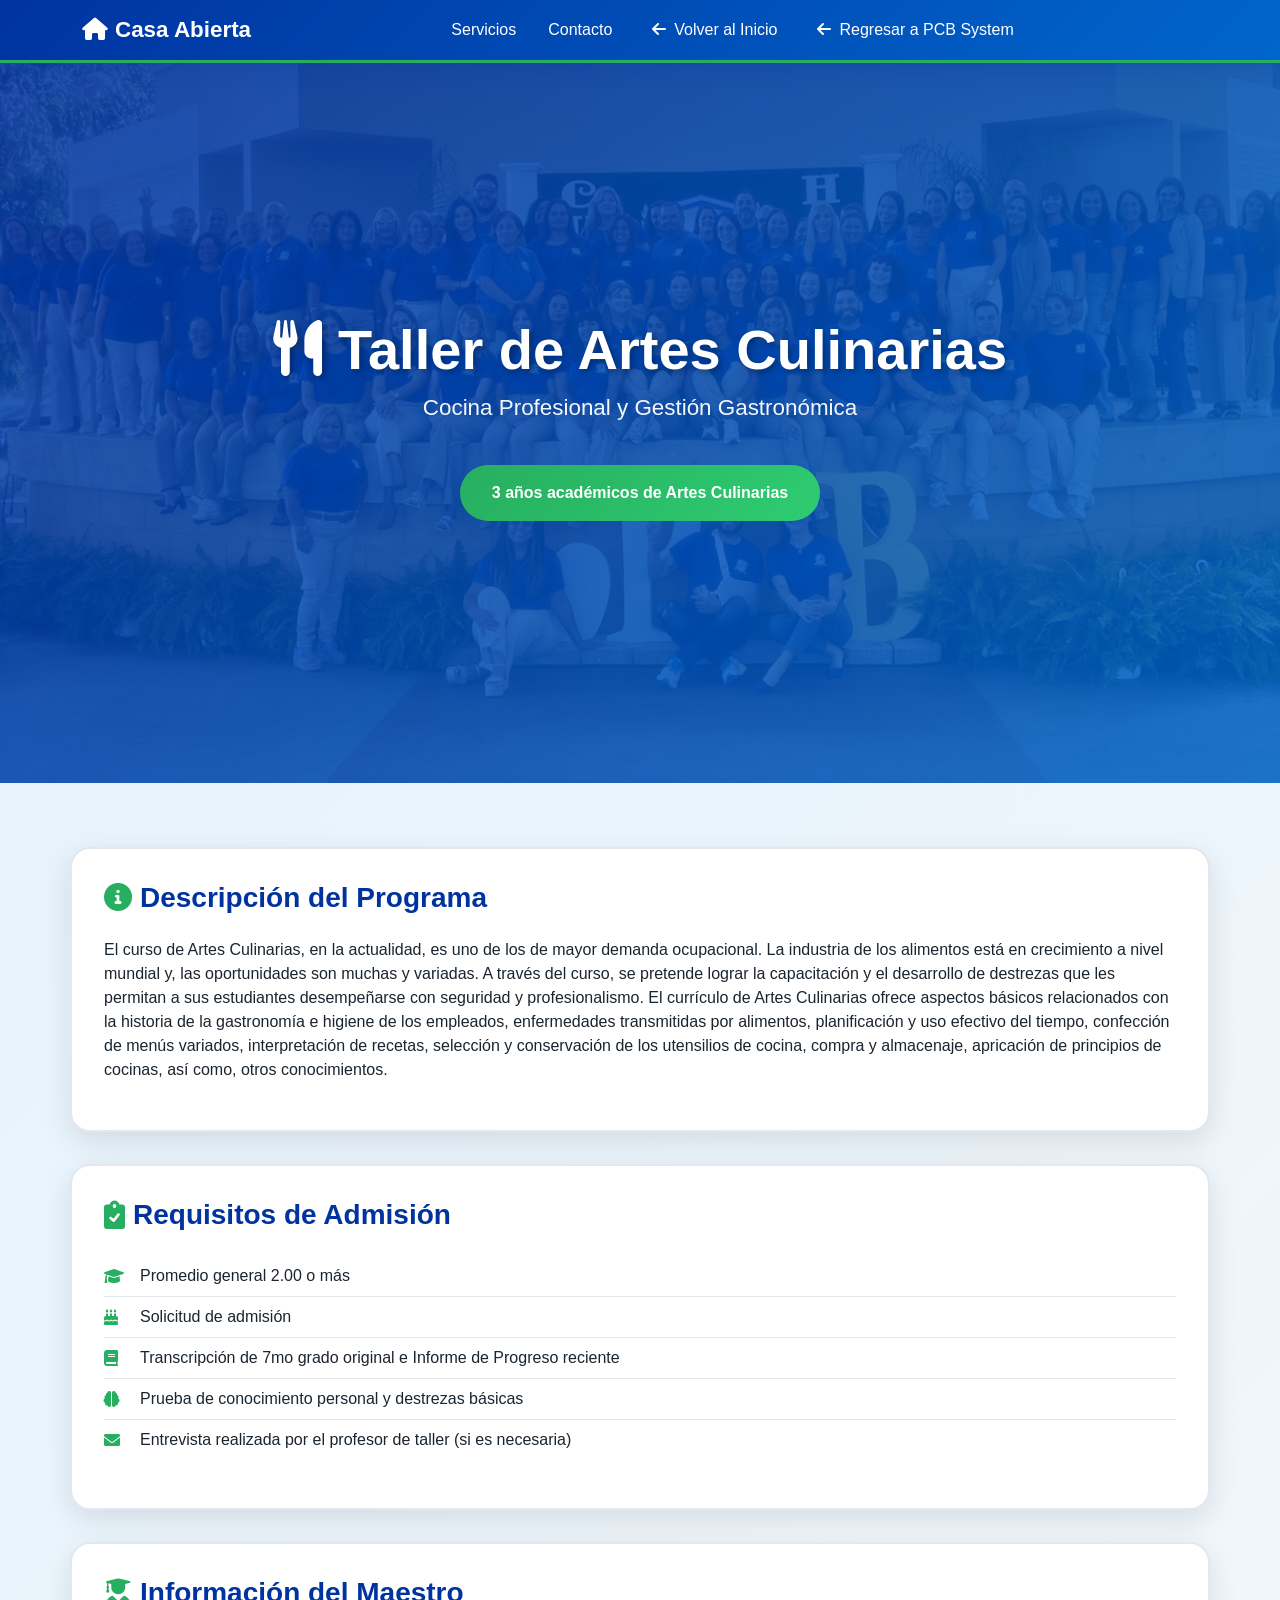
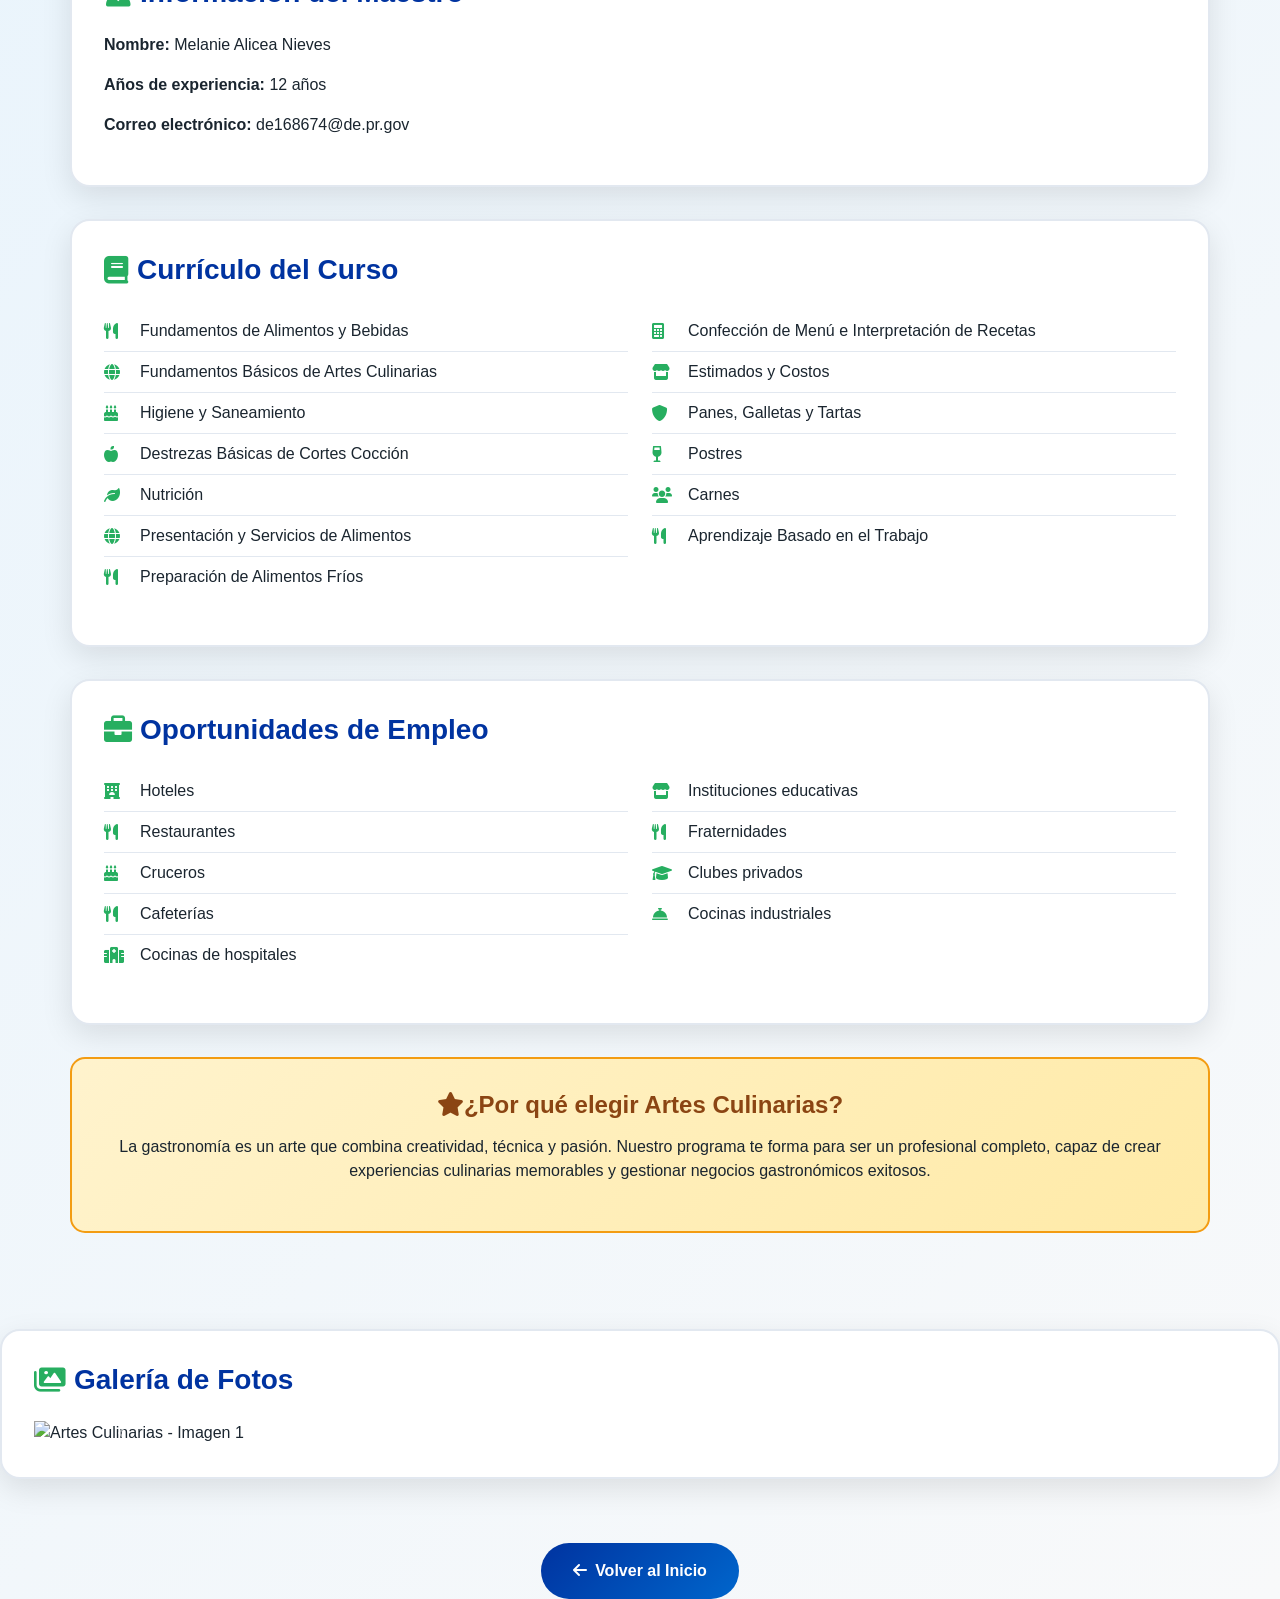
==== artes-culinarias.html @ 32d9ae90 "Add files via upload" ====
<!DOCTYPE html>
<html lang="es">
<head>
  <meta charset="UTF-8">
  <meta name="viewport" content="width=device-width, initial-scale=1">
  <title>Artes Culinarias - Casa Abierta</title>
  <link href="https://cdn.jsdelivr.net/npm/bootstrap@5.3.0/dist/css/bootstrap.min.css" rel="stylesheet">
  <link href="https://cdnjs.cloudflare.com/ajax/libs/font-awesome/6.0.0/css/all.min.css" rel="stylesheet">
  <link href="styles.css" rel="stylesheet">
</head>
<body>
  <!-- Navbar -->
  <nav class="navbar navbar-expand-lg navbar-dark">
    <div class="container">
      <a class="navbar-brand" href="index.html">
        <i class="fas fa-home me-2"></i>Casa Abierta
      </a>
      <button class="navbar-toggler" type="button" data-bs-toggle="collapse" data-bs-target="#navbarNav">
        <span class="navbar-toggler-icon"></span>
      </button>
      <div class="collapse navbar-collapse" id="navbarNav">
        <ul class="navbar-nav ms-auto">
          
          <li class="nav-item">
            <a class="nav-link" href="index.html#servicios">Servicios</a>
          </li>
          <li class="nav-item">
            <a class="nav-link" href="index.html#contacto">Contacto</a>
          </li>
          <li class="nav-item">
            <a class="nav-link btn btn-primary text-white ms-2" href="index.html"><i class="fas fa-arrow-left me-2"></i>Volver al Inicio</a>
                   <li class="nav-item">
            <a class="nav-link btn btn-primary text-white ms-2" href="https://pcbsystempr-cyber.github.io/pcbsystem/index.html"><i class="fas fa-arrow-left me-2"></i>Regresar a PCB System</a>
          </li>
          </li>
        </ul>
      </div>
    </div>
  </nav>

  <!-- Hero Section -->
  <section class="hero">
    <div class="container">
      <h1><i class="fas fa-utensils me-3"></i>Taller de Artes Culinarias</h1>
      <p class="lead">Cocina Profesional y Gestión Gastronómica</p>
      <button class="btn btn-outline-primary">3 años académicos de Artes Culinarias</button>
    </div>
  </section>

  <!-- Content -->
  <div class="container content-section">
    <!-- Descripción -->
    <div class="info-card">
      <h3><i class="fas fa-info-circle"></i>Descripción del Programa</h3>
      <p>El curso de Artes Culinarias, en la actualidad, es uno de los de mayor demanda ocupacional. La industria de los alimentos está en crecimiento a nivel mundial y, las oportunidades son muchas y variadas. A través del curso, se pretende lograr la capacitación y el desarrollo de destrezas que les permitan a sus estudiantes desempeñarse con seguridad y profesionalismo. El currículo de Artes Culinarias ofrece aspectos básicos relacionados con la historia de la gastronomía e higiene de los empleados, enfermedades transmitidas por alimentos, planificación y uso efectivo del tiempo, confección de menús variados, interpretación  de recetas, selección y conservación de los utensilios de cocina, compra y almacenaje, apricación de principios de cocinas, así como, otros conocimientos.
    </div>
    
    <!-- Requisitos -->
    
    <div class="info-card">
      <h3><i class="fas fa-clipboard-check"></i>Requisitos de Admisión</h3>
      <ul class="feature-list">
        <li><i class="fas fa-graduation-cap"></i>Promedio general 2.00 o más</li>
        <li><i class="fas fa-birthday-cake"></i>Solicitud de admisión</li>
        <li><i class="fas fa-book"></i>Transcripción de 7mo grado original e Informe de Progreso reciente</li>
        <li><i class="fas fa-brain"></i>Prueba de conocimiento personal y destrezas básicas</li>
        <li><i class="fas fa-envelope"></i>Entrevista realizada por el profesor de taller (si es necesaria)</li>
      </ul>
    </div>

    <!-- Información del Maestro -->
    <div class="info-card">
      <h3><i class="fas fa-user-graduate"></i>Información del Maestro</h3>
      <p><strong>Nombre:</strong> Melanie Alicea Nieves</p>
      <p><strong>Años de experiencia:</strong> 12 años</p>
      <p><strong>Correo electrónico:</strong> de168674@de.pr.gov</p>
    </div>

    <!-- Cursos Principales -->
    <div class="info-card">
      <h3><i class="fas fa-book"></i>Currículo del Curso</h3>
      <div class="row">
        <div class="col-md-6">
          <ul class="feature-list">
            <li><i class="fas fa-utensils"></i>Fundamentos de Alimentos y Bebidas</li>
            <li><i class="fas fa-globe"></i>Fundamentos Básicos de Artes Culinarias</li>
            <li><i class="fas fa-birthday-cake"></i>Higiene y Saneamiento</li>
            <li><i class="fas fa-apple-alt"></i>Destrezas Básicas de Cortes Cocción</li>
            <li><i class="fas fa-leaf"></i>Nutrición</li>
            <li><i class="fas fa-globe"></i>Presentación y Servicios de Alimentos</li>
            <li><i class="fas fa-utensils"></i>Preparación de Alimentos Fríos</li>
          </ul>
        </div>
        <div class="col-md-6">
          <ul class="feature-list">
            <li><i class="fas fa-calculator"></i>Confección de Menú e Interpretación de Recetas</li>
            <li><i class="fas fa-store"></i>Estimados y Costos</li>
            <li><i class="fas fa-shield-alt"></i>Panes, Galletas y Tartas</li>
            <li><i class="fas fa-wine-glass"></i>Postres</li>
            <li><i class="fas fa-users"></i>Carnes</li>
            <li><i class="fas fa-utensils"></i>Aprendizaje Basado en el Trabajo</li>
          </ul>
        </div>
      </div>
    </div>

    <!-- Oportunidades de Empleo -->
    <div class="info-card">
      <h3><i class="fas fa-briefcase"></i>Oportunidades de Empleo</h3>
      <div class="row">
        <div class="col-md-6">
          <ul class="feature-list">
            <li><i class="fas fa-hotel"></i>Hoteles</li>
            <li><i class="fas fa-utensils"></i>Restaurantes</li>
            <li><i class="fas fa-birthday-cake"></i>Cruceros</li>
            <li><i class="fas fa-utensils"></i>Cafeterías</li>
            <li><i class="fas fa-hospital"></i>Cocinas de hospitales</li>
          </ul>
        </div>
        <div class="col-md-6">
          <ul class="feature-list">
            <li><i class="fas fa-store"></i>Instituciones educativas</li>
            <li><i class="fas fa-utensils"></i>Fraternidades</li>
            <li><i class="fas fa-graduation-cap"></i>Clubes privados</li>
            <li><i class="fas fa-concierge-bell"></i>Cocinas industriales</li>
          </ul>
        </div>
      </div>
    </div>

    <!-- Highlight Box -->
    <div class="highlight-box">
      <h4><i class="fas fa-star"></i>¿Por qué elegir Artes Culinarias?</h4>
      <p>La gastronomía es un arte que combina creatividad, técnica y pasión. Nuestro programa te forma para ser un profesional completo, capaz de crear experiencias culinarias memorables y gestionar negocios gastronómicos exitosos.</p>
    </div>

   
       
      
        
        
      </ul>
    </div>

    <!-- Gallery Slideshow -->
    <div class="info-card">
      <h3><i class="fas fa-images"></i> Galería de Fotos</h3>
      <div id="artesCarousel" class="carousel slide" data-bs-ride="carousel" data-bs-interval="3000">
        <div class="carousel-indicators">
          <button type="button" data-bs-target="#artesCarousel" data-bs-slide-to="0" class="active"></button>
          <button type="button" data-bs-target="#artesCarousel" data-bs-slide-to="1"></button>
          <button type="button" data-bs-target="#artesCarousel" data-bs-slide-to="2"></button>
          <button type="button" data-bs-target="#artesCarousel" data-bs-slide-to="3"></button>
          <button type="button" data-bs-target="#artesCarousel" data-bs-slide-to="4"></button>
          <button type="button" data-bs-target="#artesCarousel" data-bs-slide-to="5"></button>
          <button type="button" data-bs-target="#artesCarousel" data-bs-slide-to="6"></button>
          <button type="button" data-bs-target="#artesCarousel" data-bs-slide-to="7"></button>
          <button type="button" data-bs-target="#artesCarousel" data-bs-slide-to="8"></button>
          <button type="button" data-bs-target="#artesCarousel" data-bs-slide-to="9"></button>
          <button type="button" data-bs-target="#artesCarousel" data-bs-slide-to="10"></button>
          <button type="button" data-bs-target="#artesCarousel" data-bs-slide-to="11"></button>
          <button type="button" data-bs-target="#artesCarousel" data-bs-slide-to="12"></button>
          <button type="button" data-bs-target="#artesCarousel" data-bs-slide-to="13"></button>
          <button type="button" data-bs-target="#artesCarousel" data-bs-slide-to="14"></button>
          <button type="button" data-bs-target="#artesCarousel" data-bs-slide-to="15"></button>
          <button type="button" data-bs-target="#artesCarousel" data-bs-slide-to="16"></button>
          <button type="button" data-bs-target="#artesCarousel" data-bs-slide-to="17"></button>
          <button type="button" data-bs-target="#artesCarousel" data-bs-slide-to="18"></button>
          <button type="button" data-bs-target="#artesCarousel" data-bs-slide-to="19"></button>
          <button type="button" data-bs-target="#artesCarousel" data-bs-slide-to="20"></button>
          <button type="button" data-bs-target="#artesCarousel" data-bs-slide-to="21"></button>
          <button type="button" data-bs-target="#artesCarousel" data-bs-slide-to="22"></button>
          <button type="button" data-bs-target="#artesCarousel" data-bs-slide-to="23"></button>
          <button type="button" data-bs-target="#artesCarousel" data-bs-slide-to="24"></button>
          <button type="button" data-bs-target="#artesCarousel" data-bs-slide-to="25"></button>
          <button type="button" data-bs-target="#artesCarousel" data-bs-slide-to="26"></button>
        </div>
        <div class="carousel-inner">
          <div class="carousel-item active">
            <img src="galeria_artes_culinarias/image8.jpeg" class="d-block w-100" alt="Artes Culinarias - Imagen 1">
          </div>
          <div class="carousel-item">
            <img src="galeria_artes_culinarias/images21.jpg" class="d-block w-100" alt="Artes Culinarias - Imagen 2">
          </div>
          <div class="carousel-item">
            <img src="galeria_artes_culinarias/images3.jpeg" class="d-block w-100" alt="Artes Culinarias - Imagen 3">
          </div>
          <div class="carousel-item">
            <img src="galeria_artes_culinarias/images4.jpeg" class="d-block w-100" alt="Artes Culinarias - Imagen 4">
          </div>
          <div class="carousel-item">
            <img src="galeria_artes_culinarias/images5.jpeg" class="d-block w-100" alt="Artes Culinarias - Imagen 5">
          </div>
          <div class="carousel-item">
            <img src="galeria_artes_culinarias/images6.jpeg" class="d-block w-100" alt="Artes Culinarias - Imagen 6">
          </div>
          <div class="carousel-item">
            <img src="galeria_artes_culinarias/images1.jpeg" class="d-block w-100" alt="Artes Culinarias - Imagen 7">
          </div>
          <div class="carousel-item">
            <img src="galeria_artes_culinarias/images7.jpeg" class="d-block w-100" alt="Artes Culinarias - Imagen 8">
          </div>
          <div class="carousel-item">
            <img src="galeria_artes_culinarias/images22.jpg" class="d-block w-100" alt="Artes Culinarias - Imagen 9">
          </div>
          <div class="carousel-item">
            <img src="galeria_artes_culinarias/images23.jpg" class="d-block w-100" alt="Artes Culinarias - Imagen 10">
          </div>
          <div class="carousel-item">
            <img src="galeria_artes_culinarias/images11.jpg" class="d-block w-100" alt="Artes Culinarias - Imagen 11">
          </div>
          <div class="carousel-item">
            <img src="galeria_artes_culinarias/images12.jpg" class="d-block w-100" alt="Artes Culinarias - Imagen 12">
          </div>
          <div class="carousel-item">
            <img src="galeria_artes_culinarias/images13.jpg" class="d-block w-100" alt="Artes Culinarias - Imagen 13">
          </div>
          <div class="carousel-item">
            <img src="galeria_artes_culinarias/images14.jpg" class="d-block w-100" alt="Artes Culinarias - Imagen 14">
          </div>
          <div class="carousel-item">
            <img src="galeria_artes_culinarias/images15.jpg" class="d-block w-100" alt="Artes Culinarias - Imagen 15">
          </div>
          <div class="carousel-item">
            <img src="galeria_artes_culinarias/images16.jpg" class="d-block w-100" alt="Artes Culinarias - Imagen 16">
          </div>
          <div class="carousel-item">
            <img src="galeria_artes_culinarias/images17.jpg" class="d-block w-100" alt="Artes Culinarias - Imagen 17">
          </div>
          <div class="carousel-item">
            <img src="galeria_artes_culinarias/images18.jpg" class="d-block w-100" alt="Artes Culinarias - Imagen 18">
          </div>
          <div class="carousel-item">
            <img src="galeria_artes_culinarias/images19.jpg" class="d-block w-100" alt="Artes Culinarias - Imagen 19">
          </div>
          <div class="carousel-item">
            <img src="galeria_artes_culinarias/images20.jpg" class="d-block w-100" alt="Artes Culinarias - Imagen 20">
          </div>
          <div class="carousel-item">
            <img src="galeria_artes_culinarias/images21.jpg" class="d-block w-100" alt="Artes Culinarias - Imagen 21">
          </div>
          <div class="carousel-item">
            <img src="galeria_artes_culinarias/images22.jpg" class="d-block w-100" alt="Artes Culinarias - Imagen 22">
          </div>
          <div class="carousel-item">
            <img src="galeria_artes_culinarias/images23.jpg" class="d-block w-100" alt="Artes Culinarias - Imagen 23">
          </div>
          <div class="carousel-item">
            <img src="galeria_artes_culinarias/images24.jpg" class="d-block w-100" alt="Artes Culinarias - Imagen 24">
          </div>
             <div class="carousel-item">
            <img src="galeria_artes_culinarias/images25.jpg" class="d-block w-100" alt="Artes Culinarias - Imagen 25">
          </div>
          <div class="carousel-item">
            <img src="galeria_artes_culinarias/images26.jpg" class="d-block w-100" alt="Artes Culinarias - Imagen 26">
          </div>
          <div class="carousel-item">
            <img src="galeria_artes_culinarias/images27.jpg" class="d-block w-100" alt="Artes Culinarias - Imagen 27">
          </div>
        </div>
        <button class="carousel-control-prev" type="button" data-bs-target="#artesCarousel" data-bs-slide="prev">
          <span class="carousel-control-prev-icon"></span>
          <span class="visually-hidden">Anterior</span>
        </button>
        <button class="carousel-control-next" type="button" data-bs-target="#artesCarousel" data-bs-slide="next">
          <span class="carousel-control-next-icon"></span>
          <span class="visually-hidden">Siguiente</span>
        </button>
      </div>
    </div>

    <!-- Back Button -->
    <div class="text-center">
      <a href="index.html" class="btn-back">
        <i class="fas fa-arrow-left me-2"></i>Volver al Inicio
      </a>
    </div>
  </div>

  <script src="https://cdn.jsdelivr.net/npm/bootstrap@5.3.0/dist/js/bootstrap.bundle.min.js"></script>
</body>
</html>
---- styles.css ----
:root {
  --primary-color: #0033A0;
  --secondary-color: #0066CC;
  --accent-color: #27AE60;
  --dark-color: #1A252F;
  --light-color: #ECF0F1;
}

body {
  font-family: 'Segoe UI', Tahoma, Geneva, Verdana, sans-serif;
  background: linear-gradient(135deg, #E3F2FD 0%, #F8F9FA 100%);
  min-height: 100vh;
  color: var(--dark-color);
}

/* Navbar */
.navbar {
  background: linear-gradient(135deg, var(--primary-color) 0%, var(--secondary-color) 100%) !important;
  box-shadow: 0 4px 20px rgba(0,51,160,0.2);
  border-bottom: 3px solid var(--accent-color);
  position: sticky;
  top: 0;
  z-index: 1030;
}

.navbar-brand {
  font-weight: 700;
  font-size: 1.4rem;
  color: white !important;
}

.navbar-nav {
  display: flex;
  justify-content: center;
  flex-wrap: wrap;
  width: 100%;
  text-align: center;
}

.nav-item {
  margin: 0 0.5rem;
}

.navbar-nav .nav-link {
  color: white !important;
  font-weight: 500;
  transition: all 0.3s ease;
  position: relative;
}

.navbar-nav .nav-link:hover {
  color: var(--accent-color) !important;
}

.navbar-nav .nav-link::after {
  content: '';
  position: absolute;
  bottom: -5px;
  left: 0;
  width: 0;
  height: 2px;
  background: var(--accent-color);
  transition: width 0.3s ease;
}

.navbar-nav .nav-link:hover::after {
  width: 100%;
}

/* Hero Section */
/* Estilo del logo en la sección Hero */
.header-gif {
  width: 180px;                /* Tamaño base en pantallas grandes */
  height: auto;                /* Mantiene proporción */
  display: block;
  margin: 0 auto 1.5rem auto;  /* Centrado y espacio inferior */
  animation: floatLogo 4s ease-in-out infinite; /* Animación suave */
  filter: drop-shadow(0 4px 8px rgba(0,0,0,0.25)); /* Sombra sutil */
  transition: transform 0.3s ease, filter 0.3s ease;
}

/* Efecto hover */
.header-gif:hover {
  transform: scale(1.08);
  filter: drop-shadow(0 6px 12px rgba(0,0,0,0.35));
}

/* Animación de movimiento flotante */
@keyframes floatLogo {
  0%, 100% {
    transform: translateY(0);
  }
  50% {
    transform: translateY(-10px);
  }
}

/* Responsivo */
@media (max-width: 992px) {
  .header-gif {
    width: 140px;
    margin-bottom: 1rem;
  }
}

@media (max-width: 576px) {
  .header-gif {
    width: 120px;
    margin-bottom: 0.8rem;
  }
}

.hero {
  background: linear-gradient(135deg, rgba(0,51,160,0.85), rgba(0,102,204,0.85)),
                url('foto.jpg') center/cover no-repeat;
  min-height: 80vh;
  display: flex;
  align-items: center;
  justify-content: center;
  text-align: center;
  color: white;
  padding: 2rem;
}

.hero h1 {
  font-size: 3.5rem;
  font-weight: 800;
  text-shadow: 3px 3px 6px rgba(0,0,0,0.3);
}

.hero p {
  font-size: 1.4rem;
  opacity: 0.95;
  margin-bottom: 2rem;
}

.hero .btn {
  background: linear-gradient(135deg, var(--accent-color), #2ECC71);
  border: none;
  padding: 1rem 2rem;
  border-radius: 50px;
  color: white;
  font-weight: 600;
  margin: 0.5rem;
  transition: all 0.3s ease;
}

.hero .btn:hover {
  transform: translateY(-3px);
  box-shadow: 0 10px 30px rgba(39,174,96,0.4);
}

/* Services */
.services {
  padding: 5rem 0;
  background: var(--light-color);
}

.services h2 {
  text-align: center;
  font-weight: 700;
  color: var(--primary-color);
  margin-bottom: 3rem;
  position: relative;
}

.services h2::after {
  content: '';
  position: absolute;
  bottom: -10px;
  left: 50%;
  transform: translateX(-50%);
  width: 80px;
  height: 4px;
  background: linear-gradient(135deg, var(--primary-color), var(--accent-color));
  border-radius: 2px;
}

.services h2.taller-llamativo {
  border: 3px solid var(--primary-color);
  border-radius: 10px;
  padding: 1rem;
  box-shadow: 0 0 10px var(--primary-color);
  animation: pulse 1.5s infinite;
}

@keyframes pulse {
  0% {
    box-shadow: 0 0 10px var(--primary-color);
  }
  50% {
    box-shadow: 0 0 20px var(--primary-color);
  }
  100% {
    box-shadow: 0 0 10px var(--primary-color);
  }
}

.workshop-buttons {
  display: flex;
  flex-wrap: wrap;
  justify-content: center;
  gap: 1rem;
}

.workshop-btn {
  background: linear-gradient(135deg, var(--primary-color), var(--secondary-color));
  border: none;
  padding: 1rem 2rem;
  border-radius: 50px;
  color: white;
  font-weight: 600;
  text-align: center;
  text-decoration: none;
  transition: all 0.3s ease;
  min-width: 200px;
}

.workshop-btn:hover {
  transform: translateY(-3px);
  background: linear-gradient(135deg, var(--secondary-color), var(--primary-color));
}

.workshop-btn.title-like {
  background: none;
  border: none;
  border-radius: 0;
  padding: 0;
  box-shadow: none;
  animation: none;
  color: var(--primary-color);
  font-weight: 700;
  text-align: center;
  position: relative;
  margin-bottom: 3rem;
}

.workshop-btn.title-like::after {
  content: '';
  position: absolute;
  bottom: -10px;
  left: 50%;
  transform: translateX(-50%);
  width: 80px;
  height: 4px;
  background: linear-gradient(135deg, var(--primary-color), var(--accent-color));
  border-radius: 2px;
}

/* About */
.about {
  background: linear-gradient(135deg, var(--primary-color), var(--secondary-color));
  color: white;
  padding: 5rem 2rem;
  text-align: center;
}

.about h2 {
  font-weight: 700;
  margin-bottom: 3rem;
}

.about p {
  max-width: 800px;
  margin: 0 auto 1.5rem;
  line-height: 1.8;
}

/* Contact */
.contact {
  background: linear-gradient(rgba(216, 216, 226, 0.918), rgba(217, 220, 223, 0.75)),
              url('image30.png') center/cover no-repeat fixed;
  padding: 5rem 2rem;
  position: relative;
}

.contact h2 {
  text-align: center;
  color: rgb(17, 66, 224);
  font-weight: 700;
  margin-bottom: 3rem;
  text-shadow: 2px 2px 4px rgba(0, 0, 0, 0.3);
}

/* Link de teléfono clickeable */
.contact-link {
  color: var(--primary-color);
  text-decoration: none;
  font-weight: 600;
  transition: all 0.3s ease;
}

.contact-link:hover {
  color: var(--accent-color);
  text-decoration: underline;
}

.contact .row {
  justify-content: center;
  align-items: flex-start;
  gap: 2rem;
}

.contact-form, .contact-info {
  background: white;
  border-radius: 20px;
  box-shadow: 0 20px 40px rgba(0,0,0,0.05);
  padding: 2rem;
  border: 1px solid #E2E8F0;
  width: 100%;
  max-width: 500px;
  margin: 0 auto;
}

.form-control {
  border: 2px solid #E2E8F0;
  border-radius: 10px;
  padding: 0.75rem 1rem;
  transition: all 0.3s ease;
}

.form-control:focus {
  border-color: var(--primary-color);
  box-shadow: 0 0 0 3px rgba(0,51,160,0.1);
}

.btn-submit {
  background: linear-gradient(135deg, var(--primary-color), var(--secondary-color));
  border: none;
  border-radius: 50px;
  color: white;
  font-weight: 600;
  padding: 0.75rem 2rem;
  transition: all 0.3s ease;
}

.btn-submit:hover {
  transform: translateY(-3px);
  background: linear-gradient(135deg, var(--secondary-color), var(--primary-color));
}

.contact-item {
  display: flex;
  align-items: flex-start;
  gap: 1rem;
  margin-bottom: 1.5rem;
}

.contact-item i {
  font-size: 1.5rem;
  color: var(--primary-color);
}

/* Footer */
footer {
  background: var(--primary-color);
  color: white;
  padding: 3rem 1rem 1rem;
  text-align: center;
}

footer h3 {
  font-weight: 600;
  margin-bottom: 1rem;
}

footer p, footer a {
  color: #E2E8F0;
  text-decoration: none;
}

footer a:hover {
  color: var(--accent-color);
}

.social-links a {
  display: inline-block;
  width: 40px;
  height: 40px;
  background: var(--accent-color);
  color: white;
  border-radius: 50%;
  text-align: center;
  line-height: 40px;
  margin: 0 0.25rem;
  transition: all 0.3s ease;
}

.social-links a:hover {
  transform: translateY(-3px);
}

.footer-bottom {
  border-top: 1px solid #0066CC;
  margin-top: 2rem;
  padding-top: 1rem;
  color: #E2E8F0;
}

/* Content section for workshop pages */
.content-section {
  padding: 4rem 0;
}

.info-card {
  background: white;
  border-radius: 20px;
  padding: 2rem;
  box-shadow: 0 10px 30px rgba(0,0,0,0.1);
  margin-bottom: 2rem;
  border: 2px solid #E2E8F0;
}

.info-card h3 {
  color: var(--primary-color);
  font-weight: 700;
  margin-bottom: 1.5rem;
  display: flex;
  align-items: center;
}

.info-card h3 i {
  margin-right: 0.5rem;
  color: var(--accent-color);
}

.feature-list {
  list-style: none;
  padding: 0;
}

.feature-list li {
  padding: 0.5rem 0;
  border-bottom: 1px solid #E2E8F0;
  display: flex;
  align-items: center;
}

.feature-list li:last-child {
  border-bottom: none;
}

.feature-list li i {
  color: var(--accent-color);
  margin-right: 1rem;
  width: 20px;
}

.btn-back {
  background: linear-gradient(135deg, var(--primary-color), var(--secondary-color));
  border: none;
  padding: 1rem 2rem;
  border-radius: 50px;
  color: white;
  font-weight: 600;
  text-decoration: none;
  display: inline-block;
  margin-top: 2rem;
  transition: all 0.3s ease;
}

.btn-back:hover {
  transform: translateY(-3px);
  box-shadow: 0 10px 20px rgba(0,51,160,0.3);
  color: white;
  text-decoration: none;
}

.highlight-box {
  background: linear-gradient(135deg, #FFF3CD 0%, #FFEAA7 100%);
  border: 2px solid #F39C12;
  border-radius: 15px;
  padding: 2rem;
  margin: 2rem 0;
  text-align: center;
}

.highlight-box h4 {
  color: #8B4513;
  font-weight: 700;
  margin-bottom: 1rem;
}

/* Responsive tweaks */
/* Ajustes responsive para la sección de contacto */
@media (max-width: 992px) {
  .contact .row {
    flex-direction: column;
    align-items: center;
  }

  .contact-form, .contact-info {
    max-width: 100%;
    width: 90%;
    margin: 1rem auto;
  }
}

@media (max-width: 576px) {
  .contact-form, .contact-info {
    width: 100%;
    padding: 1.5rem;
  }

  .contact h2 {
    font-size: 1.8rem;
  }

  .contact-item {
    flex-direction: column;
    align-items: flex-start;
  }

  .contact-item i {
    margin-bottom: 0.5rem;
  }
}

@media (max-width: 768px) {
  .hero h1 { font-size: 2rem; }
  .info-card { padding: 1.5rem; }
}

/* Gallery Slideshow Section */
.gallery-section {
  padding: 5rem 0;
  background: linear-gradient(135deg, #f8f9fa 0%, #e9ecef 100%);
}

.gallery-section h2 {
  text-align: center;
  font-weight: 700;
  color: var(--primary-color);
  margin-bottom: 3rem;
  position: relative;
}

.gallery-section h2::after {
  content: '';
  position: absolute;
  bottom: -10px;
  left: 50%;
  transform: translateX(-50%);
  width: 80px;
  height: 4px;
  background: linear-gradient(135deg, var(--primary-color), var(--accent-color));
  border-radius: 2px;
}

/* Carousel Container */
#galleryCarousel {
  max-width: 900px;
  margin: 0 auto;
  border-radius: 20px;
  overflow: hidden;
  box-shadow: 0 20px 60px rgba(0, 51, 160, 0.2);
}

/* Carousel Images */
#galleryCarousel .carousel-item img {
  height: 500px;
  object-fit: cover;
  object-position: center center;
  filter: brightness(0.9);
  transition: filter 0.5s ease;
}

/* Imágenes que necesitan centrado especial */
#galleryCarousel .carousel-item img.img-centered {
  object-position: center center;
  object-fit: contain;
  background-color: #ffffff;
}

#galleryCarousel .carousel-item.active img {
  filter: brightness(1);
}

/* Carousel Captions */
#galleryCarousel .carousel-caption {
  background: linear-gradient(to top, rgba(0, 51, 160, 0.85), transparent);
  left: 0;
  right: 0;
  bottom: 0;
  padding: 3rem 2rem 2rem;
  text-align: center;
}

#galleryCarousel .carousel-caption h5 {
  font-size: 1.5rem;
  font-weight: 700;
  text-shadow: 2px 2px 4px rgba(0, 0, 0, 0.3);
  margin-bottom: 0.5rem;
}

#galleryCarousel .carousel-caption p {
  font-size: 1rem;
  opacity: 0.9;
  margin-bottom: 0;
}

/* Carousel Indicators */
#galleryCarousel .carousel-indicators {
  bottom: 20px;
}

#galleryCarousel .carousel-indicators button {
  width: 12px;
  height: 12px;
  border-radius: 50%;
  background-color: rgba(255, 255, 255, 0.5);
  border: 2px solid white;
  margin: 0 5px;
  transition: all 0.3s ease;
}

#galleryCarousel .carousel-indicators button.active {
  background-color: var(--accent-color);
  transform: scale(1.2);
}

/* Carousel Controls */
#galleryCarousel .carousel-control-prev,
#galleryCarousel .carousel-control-next {
  width: 60px;
  height: 60px;
  background: linear-gradient(135deg, var(--primary-color), var(--secondary-color));
  border-radius: 50%;
  top: 50%;
  transform: translateY(-50%);
  opacity: 0.9;
  transition: all 0.3s ease;
}

#galleryCarousel .carousel-control-prev {
  left: 20px;
}

#galleryCarousel .carousel-control-next {
  right: 20px;
}

#galleryCarousel .carousel-control-prev:hover,
#galleryCarousel .carousel-control-next:hover {
  opacity: 1;
  transform: translateY(-50%) scale(1.1);
  box-shadow: 0 5px 20px rgba(0, 51, 160, 0.4);
}

#galleryCarousel .carousel-control-prev-icon,
#galleryCarousel .carousel-control-next-icon {
  width: 24px;
  height: 24px;
}

/* Responsive Carousel */
@media (max-width: 992px) {
  #galleryCarousel {
    max-width: 100%;
    border-radius: 15px;
  }

  #galleryCarousel .carousel-item img {
    height: 400px;
  }

  #galleryCarousel .carousel-caption h5 {
    font-size: 1.3rem;
  }
}

@media (max-width: 768px) {
  .gallery-section {
    padding: 3rem 1rem;
  }

  #galleryCarousel .carousel-item img {
    height: 300px;
  }

  #galleryCarousel .carousel-caption {
    padding: 2rem 1rem 1.5rem;
  }

  #galleryCarousel .carousel-caption h5 {
    font-size: 1.1rem;
  }

  #galleryCarousel .carousel-caption p {
    font-size: 0.9rem;
  }

  #galleryCarousel .carousel-control-prev,
  #galleryCarousel .carousel-control-next {
    width: 45px;
    height: 45px;
  }

  #galleryCarousel .carousel-control-prev {
    left: 10px;
  }

  #galleryCarousel .carousel-control-next {
    right: 10px;
  }
}

@media (max-width: 576px) {
  #galleryCarousel .carousel-item img {
    height: 250px;
  }

  #galleryCarousel .carousel-caption h5 {
    font-size: 1rem;
  }

  #galleryCarousel .carousel-caption p {
    font-size: 0.85rem;
  }

  #galleryCarousel .carousel-control-prev,
  #galleryCarousel .carousel-control-next {
    width: 40px;
    height: 40px;
  }

  #galleryCarousel .carousel-control-prev-icon,
  #galleryCarousel .carousel-control-next-icon {
    width: 18px;
    height: 18px;
  }
}


/* ==========================================
   DIRECTOR SECTION STYLES
   ========================================== */

.director-section {
  padding: 80px 0;
  background: linear-gradient(135deg, #1a1a2e 0%, #16213e 100%);
  position: relative;
  overflow: hidden;
}

.director-section::before {
  content: '';
  position: absolute;
  top: 0;
  left: 0;
  width: 100%;
  height: 100%;
  background: radial-gradient(circle at 20% 50%, rgba(0, 102, 255, 0.1) 0%, transparent 50%);
  pointer-events: none;
}

.director-photo {
  position: relative;
  display: inline-block;
}

.director-photo img {
  width: 280px;
  height: 280px;
  object-fit: cover;
  object-position: top center;
  border-radius: 50%;
  border: 5px solid rgba(0, 200, 255, 0.5);
  box-shadow: 0 20px 60px rgba(0, 102, 255, 0.3),
              0 0 40px rgba(0, 200, 255, 0.2);
  transition: all 0.4s ease;
}

.director-photo:hover img {
  transform: scale(1.05);
  border-color: #00ccff;
  box-shadow: 0 25px 70px rgba(0, 102, 255, 0.4),
              0 0 50px rgba(0, 200, 255, 0.3);
}

.director-info {
  padding-left: 20px;
}

.director-info h3 {
  color: #00ccff;
  font-size: 1rem;
  font-weight: 600;
  letter-spacing: 3px;
  text-transform: uppercase;
  margin-bottom: 10px;
}

.director-info h2 {
  color: white;
  font-size: 2.5rem;
  font-weight: 700;
  margin-bottom: 5px;
  text-shadow: 0 0 20px rgba(0, 200, 255, 0.3);
}

.director-title {
  color: rgba(255, 255, 255, 0.7);
  font-size: 1.1rem;
  font-weight: 500;
  margin-bottom: 20px;
  padding-bottom: 20px;
  border-bottom: 1px solid rgba(255, 255, 255, 0.1);
}

.director-message {
  color: rgba(255, 255, 255, 0.9);
  font-size: 1.1rem;
  line-height: 1.8;
  font-style: italic;
  margin-bottom: 25px;
}

.director-signature {
  display: flex;
  align-items: center;
  gap: 12px;
  color: #00ccff;
  font-size: 1.2rem;
  font-weight: 600;
}

.director-signature i {
  font-size: 1.5rem;
}

@media (max-width: 768px) {
  .director-section {
    padding: 60px 0;
  }

  .director-photo img {
    width: 220px;
    height: 220px;
  }

  .director-info {
    padding-left: 0;
    text-align: center;
    margin-top: 30px;
  }

  .director-info h2 {
    font-size: 2rem;
  }

  .director-message {
    font-size: 1rem;
    text-align: justify;
  }

  .director-signature {
    justify-content: center;
  }
}

/* ==========================================
   PCB SYSTEM POPUP & CHATBOT STYLES
   ========================================== */

/* Popup Overlay */
.pcb-popup-overlay {
  position: fixed;
  top: 0;
  left: 0;
  width: 100%;
  height: 100%;
  background: rgba(0, 0, 0, 0.7);
  backdrop-filter: blur(5px);
  display: flex;
  justify-content: center;
  align-items: center;
  z-index: 10000;
  opacity: 0;
  visibility: hidden;
  transition: all 0.4s ease;
}

.pcb-popup-overlay.active {
  opacity: 1;
  visibility: visible;
}

/* Popup Container */
.pcb-popup {
  background: linear-gradient(145deg, #1a1a2e 0%, #16213e 50%, #0f3460 100%);
  border-radius: 24px;
  max-width: 450px;
  width: 90%;
  box-shadow: 0 25px 80px rgba(0, 102, 255, 0.3),
              0 0 40px rgba(0, 200, 255, 0.2),
              inset 0 1px 0 rgba(255, 255, 255, 0.1);
  transform: scale(0.7) translateY(50px);
  transition: all 0.4s cubic-bezier(0.68, -0.55, 0.265, 1.55);
  overflow: hidden;
  border: 1px solid rgba(0, 200, 255, 0.2);
}

.pcb-popup-overlay.active .pcb-popup {
  transform: scale(1) translateY(0);
}

/* Popup Header */
.pcb-popup-header {
  background: linear-gradient(135deg, #0066ff 0%, #00ccff 100%);
  padding: 20px;
  display: flex;
  justify-content: center;
  position: relative;
}

.pcb-popup-icon {
  width: 80px;
  height: 80px;
  background: white;
  border-radius: 50%;
  display: flex;
  align-items: center;
  justify-content: center;
  box-shadow: 0 10px 30px rgba(0, 0, 0, 0.3);
  animation: float 3s ease-in-out infinite;
}

.pcb-popup-icon i {
  font-size: 40px;
  background: linear-gradient(135deg, #0066ff, #00ccff);
  -webkit-background-clip: text;
  -webkit-text-fill-color: transparent;
  background-clip: text;
}

.pcb-popup-close {
  position: absolute;
  top: 15px;
  right: 15px;
  width: 35px;
  height: 35px;
  border: none;
  background: rgba(255, 255, 255, 0.2);
  color: white;
  border-radius: 50%;
  font-size: 24px;
  cursor: pointer;
  transition: all 0.3s ease;
  display: flex;
  align-items: center;
  justify-content: center;
  line-height: 1;
}

.pcb-popup-close:hover {
  background: rgba(255, 255, 255, 0.4);
  transform: rotate(90deg);
}

/* Popup Body */
.pcb-popup-body {
  padding: 30px;
  text-align: center;
}

.pcb-popup-body h3 {
  color: #00ccff;
  font-size: 1.1rem;
  margin-bottom: 5px;
  letter-spacing: 2px;
}

.pcb-popup-body h2 {
  color: white;
  font-size: 2rem;
  font-weight: 800;
  margin-bottom: 10px;
  text-shadow: 0 0 20px rgba(0, 200, 255, 0.5);
}

.pcb-popup-subtitle {
  color: rgba(255, 255, 255, 0.7);
  font-size: 0.95rem;
  margin-bottom: 25px;
}

/* Features Grid */
.pcb-popup-features {
  display: grid;
  grid-template-columns: repeat(2, 1fr);
  gap: 15px;
  margin-bottom: 25px;
}

.pcb-feature {
  background: rgba(0, 102, 255, 0.15);
  border: 1px solid rgba(0, 200, 255, 0.2);
  border-radius: 12px;
  padding: 15px 10px;
  display: flex;
  flex-direction: column;
  align-items: center;
  gap: 8px;
  transition: all 0.3s ease;
}

.pcb-feature:hover {
  background: rgba(0, 102, 255, 0.25);
  transform: translateY(-3px);
  box-shadow: 0 5px 20px rgba(0, 200, 255, 0.2);
}

.pcb-feature i {
  font-size: 24px;
  color: #00ccff;
}

.pcb-feature span {
  color: white;
  font-size: 0.85rem;
  font-weight: 500;
}

.pcb-popup-message {
  color: rgba(255, 255, 255, 0.8);
  font-size: 0.9rem;
  line-height: 1.6;
  margin-bottom: 25px;
}

.pcb-popup-message strong {
  color: #00ccff;
}

/* Popup Button */
.pcb-popup-btn {
  background: linear-gradient(135deg, #0066ff 0%, #00ccff 100%);
  color: white;
  border: none;
  padding: 14px 40px;
  border-radius: 50px;
  font-size: 1rem;
  font-weight: 600;
  cursor: pointer;
  transition: all 0.3s ease;
  box-shadow: 0 5px 25px rgba(0, 102, 255, 0.4);
}

.pcb-popup-btn:hover {
  transform: translateY(-3px);
  box-shadow: 0 10px 35px rgba(0, 102, 255, 0.5);
}

/* Powered by Computec */
.pcb-popup-powered {
  margin-top: 25px;
  padding-top: 20px;
  border-top: 1px solid rgba(255, 255, 255, 0.1);
  display: flex;
  align-items: center;
  justify-content: center;
  gap: 10px;
}

.pcb-popup-powered span {
  color: rgba(255, 255, 255, 0.5);
  font-size: 0.85rem;
  font-weight: 500;
}

.pcb-popup-powered img {
  height: 35px;
  width: auto;
  filter: brightness(1.2);
  transition: all 0.3s ease;
}

.pcb-popup-powered img:hover {
  transform: scale(1.1);
  filter: brightness(1.4);
}

/* Chatbot Minimized */
.pcb-chatbot {
  position: fixed;
  bottom: 30px;
  right: 30px;
  z-index: 9999;
  cursor: pointer;
  opacity: 0;
  visibility: hidden;
  transform: scale(0);
  transition: all 0.4s cubic-bezier(0.68, -0.55, 0.265, 1.55);
}

.pcb-chatbot.visible {
  opacity: 1;
  visibility: visible;
  transform: scale(1);
  animation: chatbot-entrance 0.6s ease-out, chatbot-bounce 2s ease-in-out 1s infinite;
}

.pcb-chatbot-icon {
  width: 65px;
  height: 65px;
  background: linear-gradient(135deg, #0066ff 0%, #00ccff 100%);
  border-radius: 50%;
  display: flex;
  align-items: center;
  justify-content: center;
  box-shadow: 0 8px 30px rgba(0, 102, 255, 0.5);
  transition: all 0.3s ease;
  animation: glow-pulse 2s ease-in-out infinite;
}

.pcb-chatbot:hover .pcb-chatbot-icon {
  transform: scale(1.1);
  box-shadow: 0 12px 40px rgba(0, 102, 255, 0.6);
  animation: none;
}

.pcb-chatbot-icon i {
  font-size: 28px;
  color: white;
  animation: wave 1.5s ease-in-out infinite;
}

.pcb-chatbot-badge {
  position: absolute;
  top: -10px;
  left: 50%;
  transform: translateX(-50%);
  background: linear-gradient(135deg, #ff6b35, #f7931e);
  color: white;
  padding: 5px 12px;
  border-radius: 20px;
  font-size: 0.7rem;
  font-weight: 700;
  white-space: nowrap;
  box-shadow: 0 4px 15px rgba(255, 107, 53, 0.4);
  animation: pulse-badge 2s ease-in-out infinite;
}

.pcb-chatbot-pulse {
  position: absolute;
  top: 0;
  left: 0;
  width: 65px;
  height: 65px;
}

.pcb-chatbot-logo {
  position: absolute;
  bottom: -35px;
  left: 50%;
  transform: translateX(-50%);
  background: white;
  padding: 5px 10px;
  border-radius: 20px;
  box-shadow: 0 4px 15px rgba(0, 0, 0, 0.2);
}

.pcb-chatbot-logo img {
  height: 20px;
  width: auto;
  display: block;
}

/* Animations */
@keyframes float {
  0%, 100% { transform: translateY(0); }
  50% { transform: translateY(-8px); }
}

@keyframes pulse-ring {
  0% {
    transform: scale(1);
    opacity: 1;
  }
  100% {
    transform: scale(1.5);
    opacity: 0;
  }
}

@keyframes pulse-badge {
  0%, 100% { transform: translateX(-50%) scale(1); }
  50% { transform: translateX(-50%) scale(1.05); }
}

@keyframes chatbot-entrance {
  0% {
    transform: scale(0) rotate(-180deg);
    opacity: 0;
  }
  50% {
    transform: scale(1.2) rotate(10deg);
  }
  100% {
    transform: scale(1) rotate(0deg);
    opacity: 1;
  }
}

@keyframes chatbot-bounce {
  0%, 100% {
    transform: translateY(0);
  }
  25% {
    transform: translateY(-8px);
  }
  50% {
    transform: translateY(0);
  }
  75% {
    transform: translateY(-4px);
  }
}

@keyframes glow-pulse {
  0%, 100% {
    box-shadow: 0 8px 30px rgba(0, 102, 255, 0.5),
                0 0 20px rgba(0, 200, 255, 0.3);
  }
  50% {
    box-shadow: 0 8px 40px rgba(0, 102, 255, 0.7),
                0 0 40px rgba(0, 200, 255, 0.5);
  }
}

@keyframes wave {
  0%, 100% {
    transform: rotate(0deg);
  }
  25% {
    transform: rotate(15deg);
  }
  75% {
    transform: rotate(-15deg);
  }
}

/* Responsive */
@media (max-width: 480px) {
  .pcb-popup {
    width: 95%;
    margin: 10px;
  }

  .pcb-popup-body {
    padding: 20px;
  }

  .pcb-popup-body h2 {
    font-size: 1.6rem;
  }

  .pcb-popup-features {
    gap: 10px;
  }

  .pcb-feature {
    padding: 12px 8px;
  }

  .pcb-feature i {
    font-size: 20px;
  }

  .pcb-feature span {
    font-size: 0.75rem;
  }

  .pcb-chatbot {
    bottom: 20px;
    right: 20px;
  }

  .pcb-chatbot-icon {
    width: 55px;
    height: 55px;
  }

  .pcb-chatbot-icon i {
    font-size: 24px;
  }

  .pcb-chatbot-pulse {
    width: 55px;
    height: 55px;
  }

  .pcb-chatbot-logo {
    bottom: -30px;
    padding: 4px 8px;
  }

  .pcb-chatbot-logo img {
    height: 16px;
  }

  .pcb-popup-powered img {
    height: 28px;
  }
}
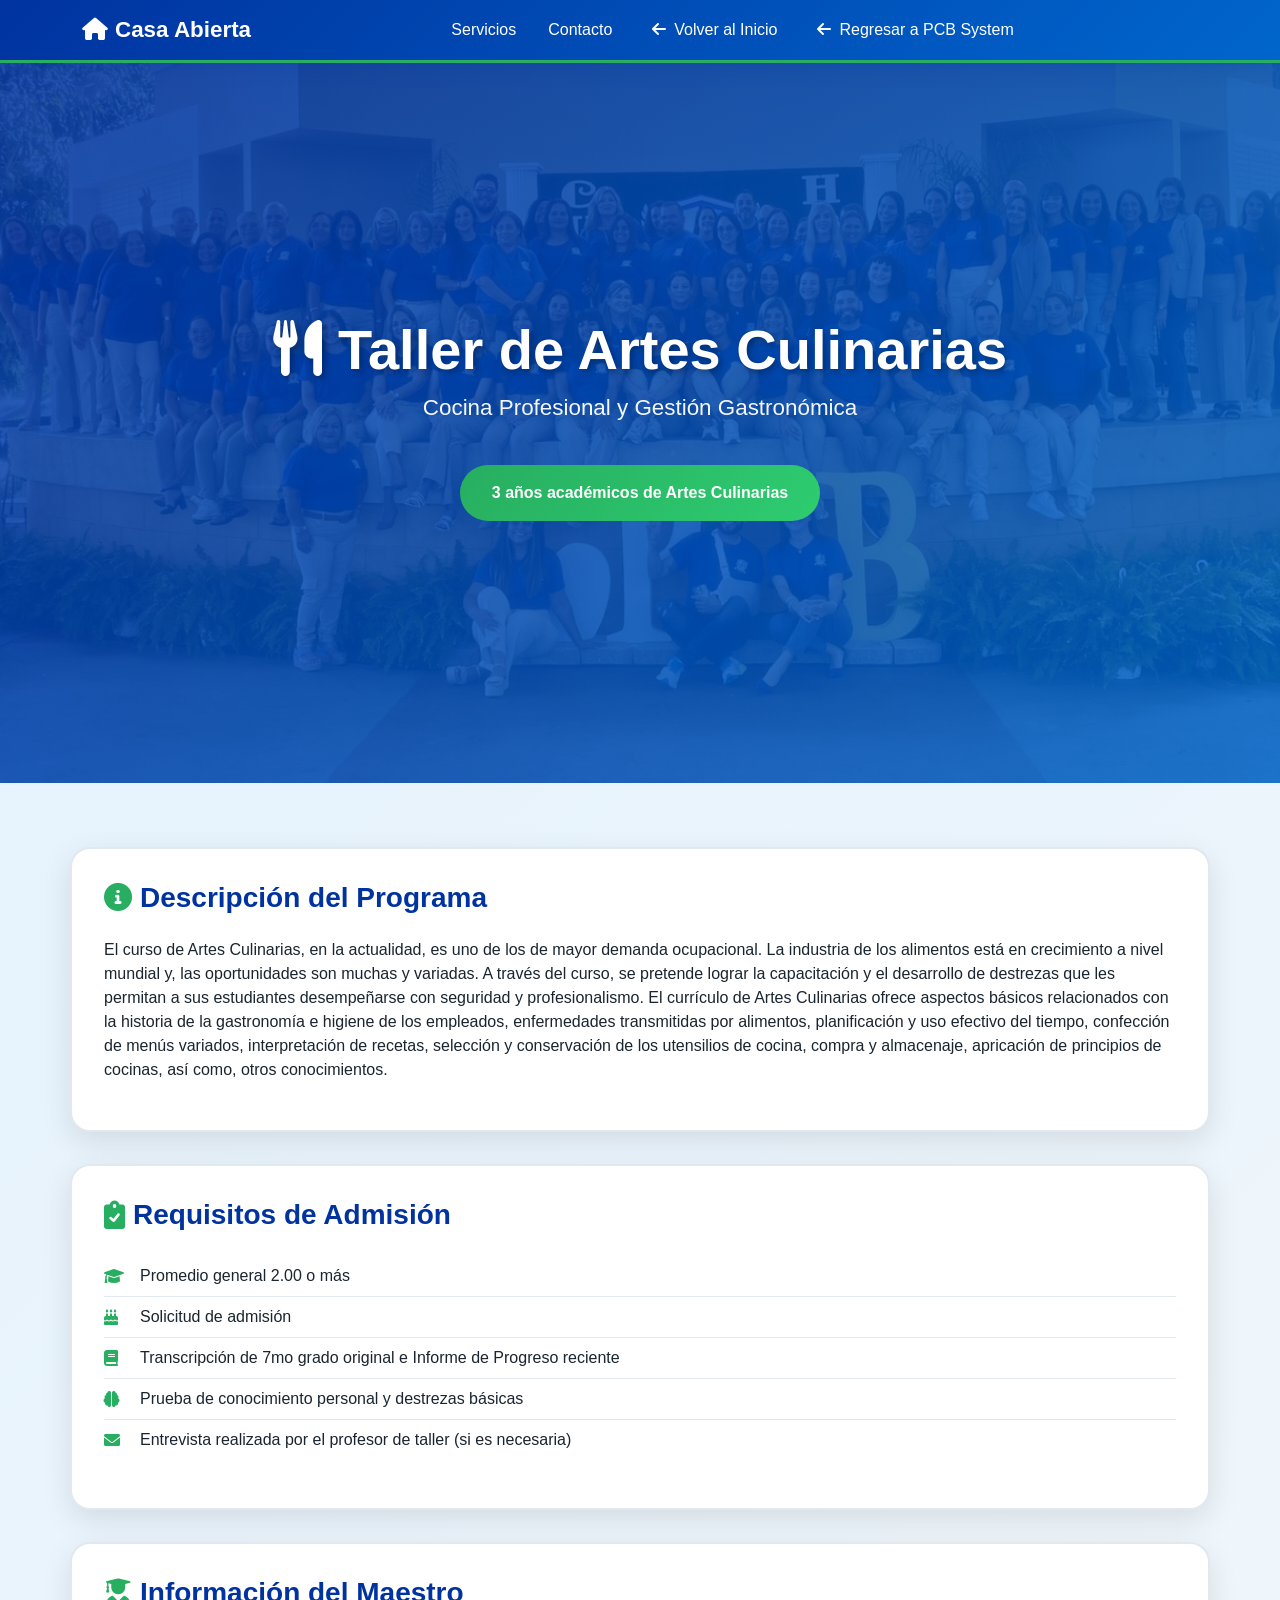
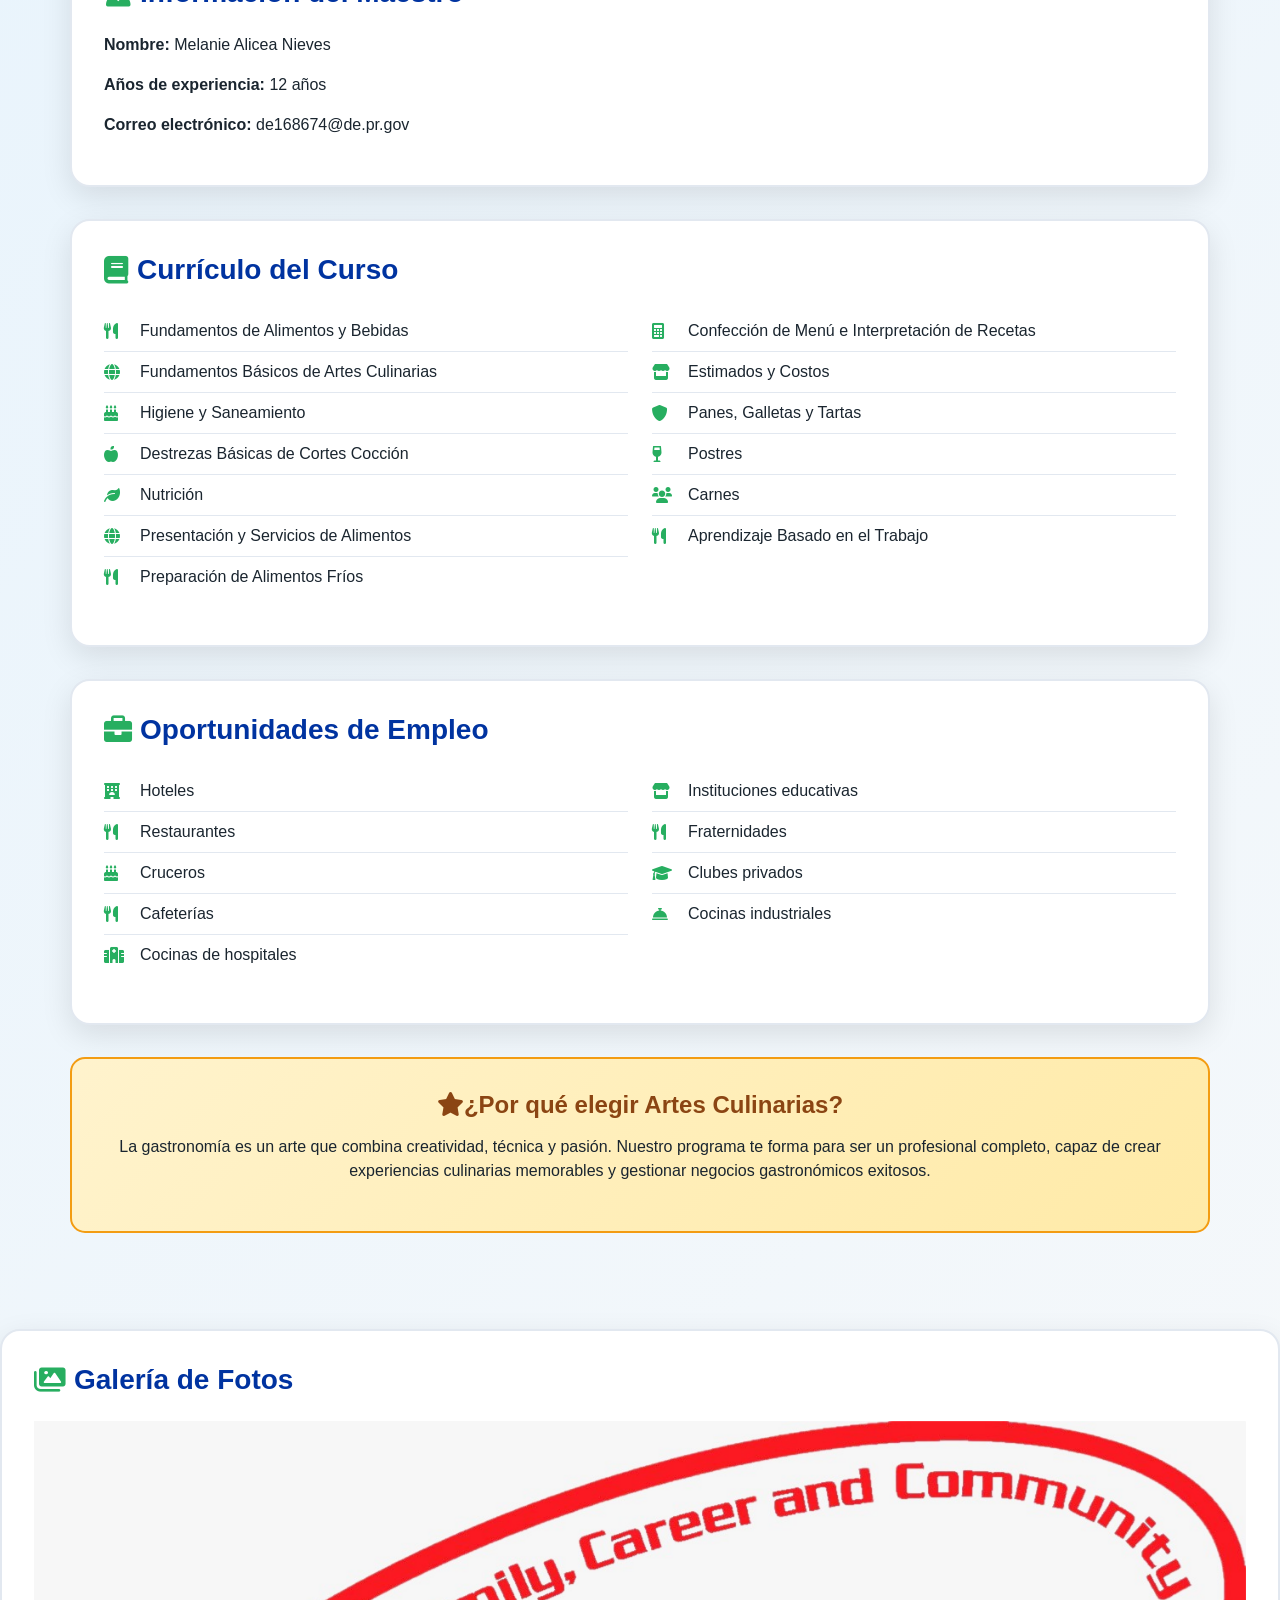
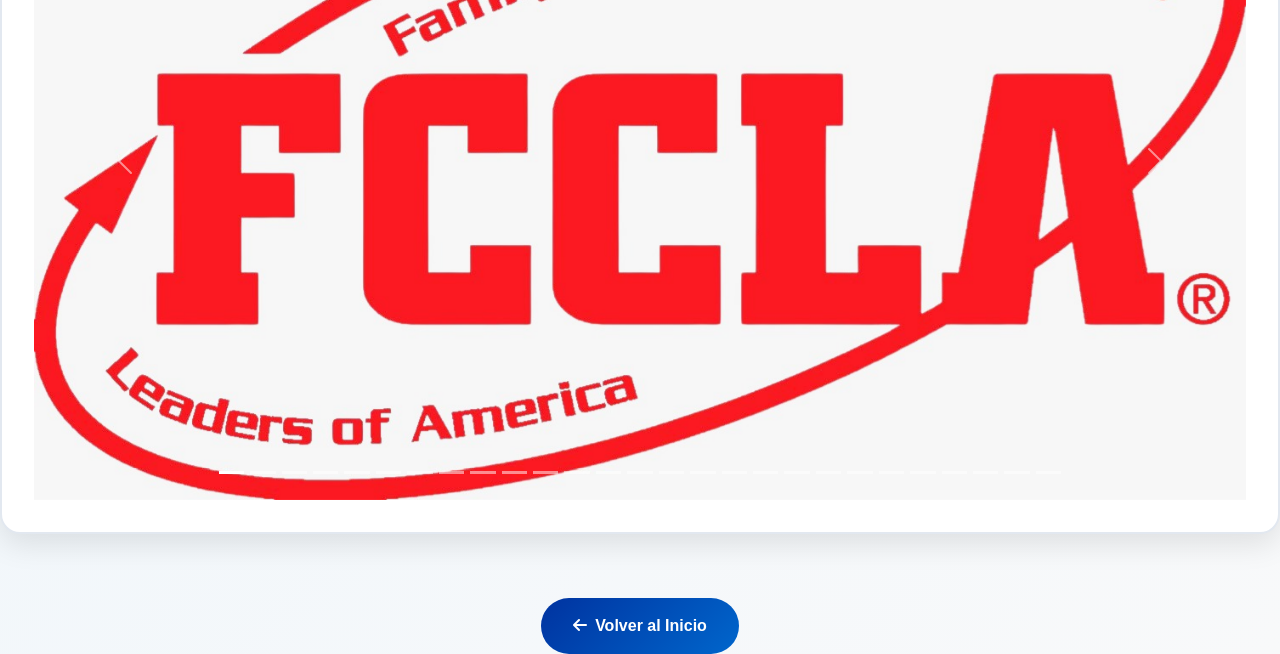
==== commit 0491875b: "Update artes-culinarias.html" ====
--- a/artes-culinarias.html
+++ b/artes-culinarias.html
@@ -177,85 +177,85 @@
         </div>
         <div class="carousel-inner">
           <div class="carousel-item active">
-            <img src="galeria_artes_culinarias/image8.jpeg" class="d-block w-100" alt="Artes Culinarias - Imagen 1">
-          </div>
-          <div class="carousel-item">
-            <img src="galeria_artes_culinarias/images21.jpg" class="d-block w-100" alt="Artes Culinarias - Imagen 2">
-          </div>
-          <div class="carousel-item">
-            <img src="galeria_artes_culinarias/images3.jpeg" class="d-block w-100" alt="Artes Culinarias - Imagen 3">
-          </div>
-          <div class="carousel-item">
-            <img src="galeria_artes_culinarias/images4.jpeg" class="d-block w-100" alt="Artes Culinarias - Imagen 4">
-          </div>
-          <div class="carousel-item">
-            <img src="galeria_artes_culinarias/images5.jpeg" class="d-block w-100" alt="Artes Culinarias - Imagen 5">
-          </div>
-          <div class="carousel-item">
-            <img src="galeria_artes_culinarias/images6.jpeg" class="d-block w-100" alt="Artes Culinarias - Imagen 6">
-          </div>
-          <div class="carousel-item">
-            <img src="galeria_artes_culinarias/images1.jpeg" class="d-block w-100" alt="Artes Culinarias - Imagen 7">
-          </div>
-          <div class="carousel-item">
-            <img src="galeria_artes_culinarias/images7.jpeg" class="d-block w-100" alt="Artes Culinarias - Imagen 8">
-          </div>
-          <div class="carousel-item">
-            <img src="galeria_artes_culinarias/images22.jpg" class="d-block w-100" alt="Artes Culinarias - Imagen 9">
-          </div>
-          <div class="carousel-item">
-            <img src="galeria_artes_culinarias/images23.jpg" class="d-block w-100" alt="Artes Culinarias - Imagen 10">
-          </div>
-          <div class="carousel-item">
-            <img src="galeria_artes_culinarias/images11.jpg" class="d-block w-100" alt="Artes Culinarias - Imagen 11">
-          </div>
-          <div class="carousel-item">
-            <img src="galeria_artes_culinarias/images12.jpg" class="d-block w-100" alt="Artes Culinarias - Imagen 12">
-          </div>
-          <div class="carousel-item">
-            <img src="galeria_artes_culinarias/images13.jpg" class="d-block w-100" alt="Artes Culinarias - Imagen 13">
-          </div>
-          <div class="carousel-item">
-            <img src="galeria_artes_culinarias/images14.jpg" class="d-block w-100" alt="Artes Culinarias - Imagen 14">
-          </div>
-          <div class="carousel-item">
-            <img src="galeria_artes_culinarias/images15.jpg" class="d-block w-100" alt="Artes Culinarias - Imagen 15">
-          </div>
-          <div class="carousel-item">
-            <img src="galeria_artes_culinarias/images16.jpg" class="d-block w-100" alt="Artes Culinarias - Imagen 16">
-          </div>
-          <div class="carousel-item">
-            <img src="galeria_artes_culinarias/images17.jpg" class="d-block w-100" alt="Artes Culinarias - Imagen 17">
-          </div>
-          <div class="carousel-item">
-            <img src="galeria_artes_culinarias/images18.jpg" class="d-block w-100" alt="Artes Culinarias - Imagen 18">
-          </div>
-          <div class="carousel-item">
-            <img src="galeria_artes_culinarias/images19.jpg" class="d-block w-100" alt="Artes Culinarias - Imagen 19">
-          </div>
-          <div class="carousel-item">
-            <img src="galeria_artes_culinarias/images20.jpg" class="d-block w-100" alt="Artes Culinarias - Imagen 20">
-          </div>
-          <div class="carousel-item">
-            <img src="galeria_artes_culinarias/images21.jpg" class="d-block w-100" alt="Artes Culinarias - Imagen 21">
-          </div>
-          <div class="carousel-item">
-            <img src="galeria_artes_culinarias/images22.jpg" class="d-block w-100" alt="Artes Culinarias - Imagen 22">
-          </div>
-          <div class="carousel-item">
-            <img src="galeria_artes_culinarias/images23.jpg" class="d-block w-100" alt="Artes Culinarias - Imagen 23">
-          </div>
-          <div class="carousel-item">
-            <img src="galeria_artes_culinarias/images24.jpg" class="d-block w-100" alt="Artes Culinarias - Imagen 24">
+            <img src="image8.jpeg" class="d-block w-100" alt="Artes Culinarias - Imagen 1">
+          </div>
+          <div class="carousel-item">
+            <img src="images21.jpg" class="d-block w-100" alt="Artes Culinarias - Imagen 2">
+          </div>
+          <div class="carousel-item">
+            <img src="images3.jpeg" class="d-block w-100" alt="Artes Culinarias - Imagen 3">
+          </div>
+          <div class="carousel-item">
+            <img src="images4.jpeg" class="d-block w-100" alt="Artes Culinarias - Imagen 4">
+          </div>
+          <div class="carousel-item">
+            <img src="images5.jpeg" class="d-block w-100" alt="Artes Culinarias - Imagen 5">
+          </div>
+          <div class="carousel-item">
+            <img src="images6.jpeg" class="d-block w-100" alt="Artes Culinarias - Imagen 6">
+          </div>
+          <div class="carousel-item">
+            <img src="images1.jpeg" class="d-block w-100" alt="Artes Culinarias - Imagen 7">
+          </div>
+          <div class="carousel-item">
+            <img src="images7.jpeg" class="d-block w-100" alt="Artes Culinarias - Imagen 8">
+          </div>
+          <div class="carousel-item">
+            <img src="images22.jpg" class="d-block w-100" alt="Artes Culinarias - Imagen 9">
+          </div>
+          <div class="carousel-item">
+            <img src="images23.jpg" class="d-block w-100" alt="Artes Culinarias - Imagen 10">
+          </div>
+          <div class="carousel-item">
+            <img src="images11.jpg" class="d-block w-100" alt="Artes Culinarias - Imagen 11">
+          </div>
+          <div class="carousel-item">
+            <img src="images12.jpg" class="d-block w-100" alt="Artes Culinarias - Imagen 12">
+          </div>
+          <div class="carousel-item">
+            <img src="images13.jpg" class="d-block w-100" alt="Artes Culinarias - Imagen 13">
+          </div>
+          <div class="carousel-item">
+            <img src="images14.jpg" class="d-block w-100" alt="Artes Culinarias - Imagen 14">
+          </div>
+          <div class="carousel-item">
+            <img src="images15.jpg" class="d-block w-100" alt="Artes Culinarias - Imagen 15">
+          </div>
+          <div class="carousel-item">
+            <img src="images16.jpg" class="d-block w-100" alt="Artes Culinarias - Imagen 16">
+          </div>
+          <div class="carousel-item">
+            <img src="images17.jpg" class="d-block w-100" alt="Artes Culinarias - Imagen 17">
+          </div>
+          <div class="carousel-item">
+            <img src="images18.jpg" class="d-block w-100" alt="Artes Culinarias - Imagen 18">
+          </div>
+          <div class="carousel-item">
+            <img src="images19.jpg" class="d-block w-100" alt="Artes Culinarias - Imagen 19">
+          </div>
+          <div class="carousel-item">
+            <img src="images20.jpg" class="d-block w-100" alt="Artes Culinarias - Imagen 20">
+          </div>
+          <div class="carousel-item">
+            <img src="images21.jpg" class="d-block w-100" alt="Artes Culinarias - Imagen 21">
+          </div>
+          <div class="carousel-item">
+            <img src="images22.jpg" class="d-block w-100" alt="Artes Culinarias - Imagen 22">
+          </div>
+          <div class="carousel-item">
+            <img src="images23.jpg" class="d-block w-100" alt="Artes Culinarias - Imagen 23">
+          </div>
+          <div class="carousel-item">
+            <img src="images24.jpg" class="d-block w-100" alt="Artes Culinarias - Imagen 24">
           </div>
              <div class="carousel-item">
-            <img src="galeria_artes_culinarias/images25.jpg" class="d-block w-100" alt="Artes Culinarias - Imagen 25">
-          </div>
-          <div class="carousel-item">
-            <img src="galeria_artes_culinarias/images26.jpg" class="d-block w-100" alt="Artes Culinarias - Imagen 26">
-          </div>
-          <div class="carousel-item">
-            <img src="galeria_artes_culinarias/images27.jpg" class="d-block w-100" alt="Artes Culinarias - Imagen 27">
+            <img src="images25.jpg" class="d-block w-100" alt="Artes Culinarias - Imagen 25">
+          </div>
+          <div class="carousel-item">
+            <img src="images26.jpg" class="d-block w-100" alt="Artes Culinarias - Imagen 26">
+          </div>
+          <div class="carousel-item">
+            <img src="images27.jpg" class="d-block w-100" alt="Artes Culinarias - Imagen 27">
           </div>
         </div>
         <button class="carousel-control-prev" type="button" data-bs-target="#artesCarousel" data-bs-slide="prev">
@@ -289,3 +289,4 @@
 
 
 
+
